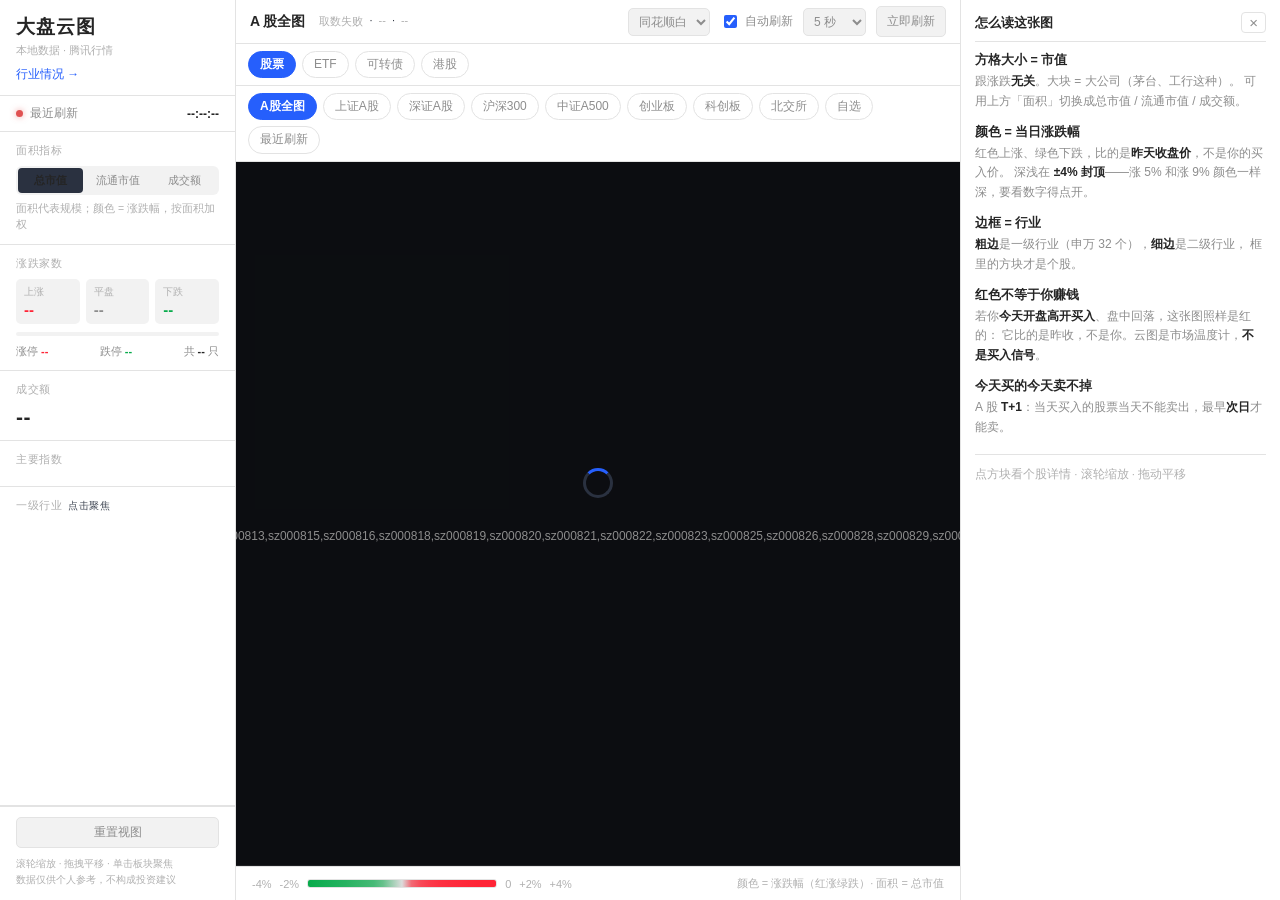
==== web/heatmap/index.html @ 7ae4ccb5 "质检整改：说明面板加宽 + 窄屏默认收起 质检发现两条不合格，本次修掉：  1) 面板 272px 偏窄：12px 字号每行只放得下约 14 字，折行太密。→ 加宽到 320px。  2) 窄屏展开会" ====
<!DOCTYPE html>
<html lang="zh-CN">
<head>
<meta charset="utf-8">
<meta name="viewport" content="width=device-width, initial-scale=1">
<title>大盘云图 · A股市场热力图</title>
<link rel="stylesheet" href="style.css?v=7">
<!-- 提前和行情域名建好连接：首次悬停取 K 线时省掉 DNS + TLS 握手 -->
<link rel="preconnect" href="https://web.ifzq.gtimg.cn">
<link rel="preconnect" href="https://qt.gtimg.cn">
</head>
<body>

<!-- ============ 左侧栏 ============ -->
<aside class="sidebar">
  <header class="brand">
    <a class="brand-title" href="../" title="回到首页">大盘云图</a>
    <div class="brand-sub" id="brandSub">本地数据 · 腾讯行情</div>
    <!-- 两个视图：这里是「结构视图」，/sector 是「强弱视图」 -->
    <a class="brand-link" href="../sector/">行业情况 →</a>
  </header>

  <div class="refresh-box">
    <span class="dot" id="connDot"></span>
    <span class="refresh-label">最近刷新</span>
    <span class="refresh-time" id="refreshTime">--:--:--</span>
  </div>

  <section class="panel">
    <div class="panel-title">面积指标</div>
    <div class="seg" id="metricSeg">
      <button class="seg-btn active" data-metric="total_mcap" title="面积 = 总市值（含限售股）。回答「这家公司有多大」">总市值</button>
      <button class="seg-btn" data-metric="float_mcap" title="面积 = 流通市值（可在二级市场交易的股份）。看真实可交易的盘子有多大">流通市值</button>
      <button class="seg-btn" data-metric="amount" title="面积 = 当日成交额。回答「钱堆在哪里」——切成它，高换手票会变大，银行会缩小">成交额</button>
    </div>
    <div class="panel-hint">面积代表规模；颜色 = 涨跌幅，按面积加权</div>
    </div>
  </section>

  <section class="panel">
    <div class="panel-title">涨跌家数</div>
    <div class="counts">
      <div class="count up">
        <span class="count-label">上涨</span>
        <span class="count-value" id="advanceCount">--</span>
      </div>
      <div class="count flat">
        <span class="count-label">平盘</span>
        <span class="count-value" id="flatCount">--</span>
      </div>
      <div class="count down">
        <span class="count-label">下跌</span>
        <span class="count-value" id="declineCount">--</span>
      </div>
    </div>
    <div class="bar" id="breadthBar"><i></i><i></i><i></i></div>
    <div class="meta-row">
      <span>涨停 <b class="up-text" id="limitUp">--</b></span>
      <span>跌停 <b class="down-text" id="limitDown">--</b></span>
      <span>共 <b id="stockCount">--</b> 只</span>
    </div>
  </section>

  <section class="panel">
    <div class="panel-title">成交额</div>
    <div class="turnover" id="turnover">--</div>
  </section>

  <section class="panel">
    <div class="panel-title">主要指数</div>
    <ul class="index-list" id="indexList"></ul>
  </section>

  <section class="panel grow">
    <div class="panel-title">一级行业 <span class="hint">点击聚焦</span></div>
    <ul class="board-list" id="boardList"></ul>
  </section>

  <footer class="sidebar-foot">
    <button class="ghost-btn" id="resetView">重置视图</button>
    <div class="foot-note">
      滚轮缩放 · 拖拽平移 · 单击板块聚焦<br>
      数据仅供个人参考，不构成投资建议
    </div>
  </footer>
</aside>

<!-- ============ 主区域 ============ -->
<main class="stage">
  <div class="stage-head">
    <button class="sidebar-toggle" id="sidebarToggle" aria-label="展开/收起侧栏" title="侧栏">☰</button>
    <div class="stage-title" id="stageTitle">A 股全图</div>
    <div class="stage-meta">
      <span id="statusText">正在加载…</span>
      <span class="sep">·</span>
      <span id="latencyText">--</span>
      <span class="sep">·</span>
      <span id="universeText">--</span>
    </div>
    <div class="stage-actions">
      <select id="themeSelect" class="mini-select" title="配色主题"></select>
      <label class="auto-label">
        <input type="checkbox" id="autoRefresh" checked>
        <span>自动刷新</span>
      </label>
      <select id="intervalSelect" class="mini-select">
        <option value="3000">3 秒</option>
        <option value="5000" selected>5 秒</option>
        <option value="10000">10 秒</option>
        <option value="30000">30 秒</option>
        <option value="60000">60 秒</option>
      </select>
      <button class="ghost-btn" id="manualRefresh">立即刷新</button>
    </div>
  </div>

  <!-- 指数 / 板块筛选。放在标题栏下面一行，和同花顺的多选框位置一致 -->
  <!-- 标的类型：股票 / ETF / 可转债 / 港股 -->
  <div class="tabbar" id="marketTabs"></div>
  <div class="tabbar" id="indexTabs"></div>

  <div class="canvas-wrap">
    <canvas id="treemap"></canvas>
    <div class="loading" id="loading">
      <div class="spinner"></div>
      <div class="loading-text" id="loadingText">正在获取全市场行情…</div>
    </div>
    <div class="tooltip" id="tooltip"></div>
<!-- 悬停详情面板（桌面端）。覆盖在画布上而不是挤压它，否则一悬停云图就重排 -->
<aside class="detail" id="detail" hidden>
  <header class="detail-head">
    <div class="detail-name" id="detailName">--</div>
    <div class="detail-path" id="detailPath">--</div>
    <button class="detail-star" id="detailStar" title="加入 / 移出自选">☆</button>
    <button class="detail-close" id="detailClose" title="关闭">×</button>
  </header>
  <div class="detail-quote">
    <span class="detail-price" id="detailPrice">--</span>
    <span class="detail-pct" id="detailPct">--</span>
    <span class="detail-meta" id="detailMeta">--</span>
  </div>
  <div class="detail-kline-wrap">
    <div class="detail-kline-title"><span id="detailKlineLabel">日 K 线</span><span class="detail-ma" id="detailMa">--</span></div>
    <canvas id="detailKline" width="360" height="150"></canvas>
  </div>
  <div class="detail-board-head">
    <span class="detail-board-name" id="detailBoardName">--</span>
    <span class="detail-board-stat" id="detailBoardStat">--</span>
  </div>
  <div class="detail-sort" id="detailSort">
    <button data-sort="changePct" class="active">涨幅</button>
    <button data-sort="amount">成交额</button>
    <button data-sort="totalMarketCap">总市值</button>
    <button data-sort="name">名称</button>
  </div>
  <ul class="detail-list" id="detailList"></ul>
</aside>
  </div>

  <div class="legend">
    <span class="legend-cap">-4%</span>
    <span class="legend-cap">-2%</span>
    <div class="legend-bar" id="legendBar"></div>
    <span class="legend-cap">0</span>
    <span class="legend-cap">+2%</span>
    <span class="legend-cap">+4%</span>
    <span class="legend-note" id="legendNote">颜色 = 涨跌幅（红涨绿跌）· 面积 = 总市值</span>
  </div>
</main>

<aside class="guide" id="guide" data-open="1">
  <button class="guide-tab" id="guideTab" type="button" aria-label="展开说明">怎么读</button>
  <div class="guide-body">
    <div class="guide-head">
      <strong>怎么读这张图</strong>
      <button class="guide-x" id="guideX" type="button" aria-label="收起说明">&times;</button>
    </div>

    <dl class="guide-list">
      <dt>方格大小 = 市值</dt>
      <dd>跟涨跌<strong>无关</strong>。大块 = 大公司（茅台、工行这种）。
          可用上方「面积」切换成总市值 / 流通市值 / 成交额。</dd>

      <dt>颜色 = 当日涨跌幅</dt>
      <dd>红色上涨、绿色下跌，比的是<strong>昨天收盘价</strong>，不是你的买入价。
          深浅在 <strong>&plusmn;4% 封顶</strong>——涨 5% 和涨 9% 颜色一样深，要看数字得点开。</dd>

      <dt>边框 = 行业</dt>
      <dd><strong>粗边</strong>是一级行业（申万 32 个），<strong>细边</strong>是二级行业，
          框里的方块才是个股。</dd>

      <dt>红色不等于你赚钱</dt>
      <dd>若你<strong>今天开盘高开买入</strong>、盘中回落，这张图照样是红的：
          它比的是昨收，不是你。云图是市场温度计，<strong>不是买入信号</strong>。</dd>

      <dt>今天买的今天卖不掉</dt>
      <dd>A 股 <strong>T+1</strong>：当天买入的股票当天不能卖出，最早<strong>次日</strong>才能卖。</dd>
    </dl>

    <p class="guide-foot">点方块看个股详情 · 滚轮缩放 · 拖动平移</p>
  </div>
</aside>


<!-- 窄屏时侧栏以抽屉形式浮出，点背景关闭 -->
<div class="backdrop" id="backdrop"></div>

<script src="../shared/market.js"></script>
<script src="app.js?v=3"></script>
</body>
</html>
---- web/heatmap/style.css ----
/* ==========================================================================
   大盘云图 · 样式
   --------------------------------------------------------------------------
   配色沿用 A 股习惯：红涨绿跌。
   整体是深色主题——深色底能让色块的红绿对比更突出，
   浅色底会让低饱和度色块糊成一片。
   ========================================================================== */

/* ===== 同花顺白（默认）=====
 * 颜色全部取自 10jqka 线上页面**实测**：
 *   页面底 #f5f5f5 / 卡片 #ffffff / 主字 #252525 / 次字 #8d8d8d
 *   涨 #ff2436 / 跌 #07ab4b / 强调蓝 #265ffc
 */
:root {
  --bg:            #f5f5f5;
  --panel:         #ffffff;
  --panel-2:       #f2f2f2;
  --border:        #e3e3e3;
  --text:          #252525;
  --text-dim:      #8d8d8d;
  --text-faint:    #b0b0b0;

  --up:            #ff2436;
  --up-strong:     #c8121f;
  --down:          #07ab4b;
  --down-strong:   #04702f;
  --flat:          #8d8d8d;

  --accent:        #265ffc;

  /* canvas 专用（app.js 用 getComputedStyle 读走） */
  --canvas-bg:     #f5f5f5;
  --board-h1-bg:   rgba(255, 255, 255, 0.92);
  --board-h2-bg:   rgba(255, 255, 255, 0.78);
  --board-line:    rgba(37, 37, 37, 0.22);
  --board-line-1:  rgba(37, 37, 37, 0.58);
  --band-text:     #252525;
  --band-text-dim: rgba(37, 37, 37, 0.55);
  --hover-line:    #252525;
  --up-label:      #c8121f;
  --down-label:    #04702f;

  /* 色阶锚点：0% / +4% / -4% */
  --scale-flat:    #dcdcdc;
  --scale-up:      #ff2436;
  --scale-down:    #07ab4b;

  --sidebar-w:     236px;
  --head-h:        44px;
  --legend-h:      34px;
}

* { box-sizing: border-box; }

/* ---------- 筛选标签栏（指数 / 自选 / 最近刷新）---------- */
.tabbar {
  display: flex; flex-wrap: wrap; gap: 6px; align-items: center;
  padding: 7px 12px; border-bottom: 1px solid var(--border);
  background: var(--panel); flex: 0 0 auto;
}
.tabbar button {
  background: transparent; color: var(--text-dim); border: 1px solid var(--border);
  border-radius: 999px; padding: 3px 11px; font-size: 12px; font-family: inherit;
  cursor: pointer; white-space: nowrap; line-height: 1.6;
}
.tabbar button:hover { color: var(--text); border-color: var(--text-faint); }
.tabbar button.active {
  background: var(--accent); border-color: var(--accent); color: #fff; font-weight: 600;
}
.tabbar button:disabled { opacity: .4; cursor: not-allowed; }
/* 触摸端放大点击区 */
@media (pointer: coarse) { .tabbar button { min-height: 34px; padding: 0 14px; } }

.detail-star {
  background: transparent; border: 0; color: var(--text-faint); font-size: 16px;
  cursor: pointer; line-height: 1; padding: 0 4px; font-family: inherit;
}
.detail-star.on { color: #f5a623; }

html, body {
  margin: 0;
  height: 100%;
  background: var(--bg);
  color: var(--text);
  font-family: -apple-system, BlinkMacSystemFont, "Segoe UI", "Microsoft YaHei",
               "PingFang SC", "Hiragino Sans GB", sans-serif;
  font-size: 13px;
  overflow: hidden;
}

body { display: flex; }

/* ============================ 左侧栏 ============================ */

.sidebar {
  width: var(--sidebar-w);
  flex: 0 0 var(--sidebar-w);
  background: var(--panel);
  border-right: 1px solid var(--border);
  display: flex;
  flex-direction: column;
  overflow: hidden;
}

.brand {
  padding: 14px 16px 12px;
  border-bottom: 1px solid var(--border);
}
.brand-title {
  font-size: 19px;
  font-weight: 700;
  letter-spacing: 1px;
}
.brand-sub {
  margin-top: 3px;
  font-size: 11px;
  color: var(--text-faint);
}
/* 跳去「行业情况」视图。两个页面共用同一个后端，只是两种看法 */
.brand-link {
  display: inline-block;
  margin-top: 8px;
  font-size: 12px;
  color: var(--accent);
  text-decoration: none;
}
.brand-link:hover { text-decoration: underline; }

.refresh-box {
  display: flex;
  align-items: center;
  gap: 7px;
  padding: 9px 16px;
  border-bottom: 1px solid var(--border);
  font-size: 12px;
}
.dot {
  width: 7px; height: 7px;
  border-radius: 50%;
  background: var(--text-faint);
  flex: 0 0 auto;
  transition: background .2s;
}
.dot.ok   { background: #2fa05c; box-shadow: 0 0 6px #2fa05c88; }
.dot.busy { background: #d9a441; }
.dot.err  { background: #e05252; box-shadow: 0 0 6px #e0525288; }
.refresh-label { color: var(--text-dim); }
.refresh-time  { margin-left: auto; font-variant-numeric: tabular-nums; font-weight: 600; }

.panel {
  padding: 11px 16px;
  border-bottom: 1px solid var(--border);
}
.panel.grow {
  flex: 1 1 auto;
  min-height: 0;
  display: flex;
  flex-direction: column;
}
.panel-title {
  font-size: 11px;
  color: var(--text-faint);
  letter-spacing: .5px;
  margin-bottom: 8px;
  display: flex;
  align-items: baseline;
  gap: 6px;
}
.panel-title .hint { color: #3f4653; font-size: 10px; }

/* --- 面积指标切换 --- */
.seg {
  display: flex;
  background: var(--panel-2);
  border-radius: 6px;
  padding: 2px;
  gap: 2px;
}
.seg-btn {
  flex: 1;
  border: 0;
  background: transparent;
  color: var(--text-dim);
  font-size: 11px;
  padding: 5px 2px;
  border-radius: 4px;
  cursor: pointer;
  font-family: inherit;
  transition: background .15s, color .15s;
}
.seg-btn:hover { color: var(--text); }
.seg-btn.active { background: #2a3140; color: var(--text); font-weight: 600; }

/* --- 涨跌家数 --- */
.counts { display: flex; gap: 6px; }
.count {
  flex: 1;
  background: var(--panel-2);
  border-radius: 5px;
  padding: 6px 8px;
  display: flex;
  flex-direction: column;
  gap: 2px;
}
.count-label { font-size: 10px; color: var(--text-faint); }
.count-value { font-size: 15px; font-weight: 700; font-variant-numeric: tabular-nums; }
.count.up   .count-value { color: var(--up); }
.count.down .count-value { color: var(--down); }
.count.flat .count-value { color: var(--text-dim); }

.bar {
  display: flex;
  height: 4px;
  border-radius: 2px;
  overflow: hidden;
  margin-top: 8px;
  background: var(--panel-2);
}
.bar i { display: block; height: 100%; transition: width .3s; }
.bar i:nth-child(1) { background: var(--up); }
.bar i:nth-child(2) { background: #5a5f6b; }
.bar i:nth-child(3) { background: var(--down); }

.meta-row {
  display: flex;
  justify-content: space-between;
  margin-top: 8px;
  font-size: 11px;
  color: var(--text-dim);
}
.meta-row b { color: var(--text); font-variant-numeric: tabular-nums; }
.up-text   { color: var(--up)   !important; }
.down-text { color: var(--down) !important; }

.turnover {
  font-size: 21px;
  font-weight: 700;
  font-variant-numeric: tabular-nums;
  letter-spacing: .5px;
}

/* --- 指数列表 --- */
.index-list, .board-list {
  list-style: none;
  margin: 0;
  padding: 0;
  overflow-y: auto;
}
.index-list { max-height: 178px; }
.board-list { flex: 1 1 auto; min-height: 0; }

.index-list li, .board-list li {
  display: flex;
  align-items: center;
  gap: 8px;
  padding: 4px 6px;
  border-radius: 4px;
  font-size: 12px;
  cursor: default;
}
.board-list li { cursor: pointer; }
.board-list li:hover { background: var(--panel-2); }
.board-list li.active { background: #2a3140; }

.item-name { flex: 1 1 auto; overflow: hidden; text-overflow: ellipsis; white-space: nowrap; }
.item-val  { font-variant-numeric: tabular-nums; color: var(--text-dim); }
.item-pct  { font-variant-numeric: tabular-nums; width: 54px; text-align: right; font-weight: 600; }
.item-pct.up   { color: var(--up); }
.item-pct.down { color: var(--down); }
.item-pct.flat { color: var(--text-dim); }

.swatch {
  width: 3px;
  height: 15px;
  border-radius: 2px;
  flex: 0 0 auto;
}

.sidebar-foot {
  padding: 10px 16px 12px;
  border-top: 1px solid var(--border);
  display: flex;
  flex-direction: column;
  gap: 8px;
}
.ghost-btn {
  background: var(--panel-2);
  border: 1px solid var(--border);
  color: var(--text-dim);
  border-radius: 5px;
  padding: 6px 10px;
  font-size: 12px;
  cursor: pointer;
  font-family: inherit;
  transition: background .15s, color .15s, border-color .15s;
}
.ghost-btn:hover { background: #262c38; color: var(--text); border-color: #333b49; }
.foot-note { font-size: 10px; color: var(--text-faint); line-height: 1.6; }

/* ============================ 主区域 ============================ */

.stage {
  flex: 1 1 auto;
  display: flex;
  flex-direction: column;
  min-width: 0;
}

.stage-head {
  height: var(--head-h);
  flex: 0 0 var(--head-h);
  display: flex;
  align-items: center;
  gap: 14px;
  padding: 0 14px;
  border-bottom: 1px solid var(--border);
  background: var(--panel);
}
.stage-title { font-size: 14px; font-weight: 700; }
.stage-meta { font-size: 11px; color: var(--text-faint); display: flex; gap: 6px; }
.stage-meta .sep { color: #333944; }
.stage-actions { margin-left: auto; display: flex; align-items: center; gap: 10px; }

.auto-label {
  display: flex; align-items: center; gap: 5px;
  font-size: 12px; color: var(--text-dim); cursor: pointer;
  user-select: none;
}
.auto-label input { accent-color: var(--accent); cursor: pointer; }

.mini-select {
  background: var(--panel-2);
  border: 1px solid var(--border);
  color: var(--text-dim);
  border-radius: 5px;
  padding: 5px 6px;
  font-size: 12px;
  font-family: inherit;
  cursor: pointer;
}

.canvas-wrap { position: relative; flex: 1 1 auto; min-height: 0; overflow: hidden; }
#treemap { display: block; width: 100%; height: 100%; cursor: grab; }
#treemap.dragging { cursor: grabbing; }

/* --- 加载遮罩 --- */
.loading {
  position: absolute;
  inset: 0;
  background: rgba(15, 17, 21, .82);
  display: flex;
  flex-direction: column;
  align-items: center;
  justify-content: center;
  gap: 14px;
  z-index: 5;
  transition: opacity .25s;
}
.loading.hidden { opacity: 0; pointer-events: none; }
.spinner {
  width: 30px; height: 30px;
  border: 3px solid #2a3140;
  border-top-color: var(--accent);
  border-radius: 50%;
  animation: spin .8s linear infinite;
}
@keyframes spin { to { transform: rotate(360deg); } }
.loading-text { font-size: 12px; color: var(--text-dim); }

/* --- 悬浮提示 --- */
.tooltip {
  position: absolute;
  z-index: 8;
  pointer-events: none;
  background: rgba(12, 14, 18, .96);
  border: 1px solid #333b49;
  border-radius: 7px;
  padding: 9px 11px;
  font-size: 12px;
  line-height: 1.65;
  min-width: 168px;
  box-shadow: 0 6px 22px rgba(0, 0, 0, .55);
  opacity: 0;
  transition: opacity .1s;
  white-space: nowrap;
}
.tooltip.show { opacity: 1; }
.tooltip .tt-name { font-weight: 700; font-size: 13px; margin-bottom: 4px; }
.tooltip .tt-code { color: var(--text-faint); font-weight: 400; font-size: 11px; margin-left: 5px; }
.tooltip .tt-row { display: flex; justify-content: space-between; gap: 16px; }
.tooltip .tt-key { color: var(--text-faint); }
.tooltip .tt-val { font-variant-numeric: tabular-nums; }
.tooltip .tt-path { margin-top: 5px; padding-top: 5px; border-top: 1px solid #262b36;
                    color: var(--text-faint); font-size: 11px; }
.tooltip .tt-hint { margin-top: 4px; color: var(--accent); font-size: 11px; }

/* --- 窄屏侧栏开关（桌面端隐藏）--- */
.sidebar-toggle {
  display: none;
  align-items: center;
  justify-content: center;
  width: 40px; height: 40px;
  flex: 0 0 auto;
  background: var(--panel-2);
  border: 1px solid var(--border);
  border-radius: 6px;
  color: var(--text-dim);
  font-size: 14px;
  line-height: 1;
  cursor: pointer;
  font-family: inherit;
}
.sidebar-toggle:hover { color: var(--text); border-color: #333b49; }

/* --- 抽屉遮罩（桌面端隐藏）--- */
.backdrop {
  position: fixed;
  inset: 0;
  background: rgba(0, 0, 0, .55);
  z-index: 15;
  opacity: 0;
  pointer-events: none;
  transition: opacity .2s;
}
.backdrop.show { opacity: 1; pointer-events: auto; }

/* --- 图例 --- */
.legend {
  height: var(--legend-h);
  flex: 0 0 var(--legend-h);
  display: flex;
  align-items: center;
  gap: 8px;
  padding: 0 16px;
  border-top: 1px solid var(--border);
  background: var(--panel);
  font-size: 11px;
}
.legend-cap { color: var(--text-faint); font-variant-numeric: tabular-nums; }
.legend-bar {
  width: 190px;
  height: 9px;
  border-radius: 3px;
  border: 1px solid var(--border);
}
.legend-note { margin-left: auto; color: var(--text-faint); }

/* --- 滚动条 --- */
::-webkit-scrollbar { width: 8px; height: 8px; }
::-webkit-scrollbar-track { background: transparent; }
::-webkit-scrollbar-thumb { background: #2a3140; border-radius: 4px; }
::-webkit-scrollbar-thumb:hover { background: #39414f; }

/* ==========================================================================
   响应式
   --------------------------------------------------------------------------
   断点取 900px：再窄下去，236px 的固定侧栏会把云图挤成一条缝。
   此时侧栏改成浮层抽屉，画布拿回全部宽度。
   ========================================================================== */

@media (max-width: 900px) {
  .sidebar {
    position: fixed;
    left: 0; top: 0; bottom: 0;
    width: min(82vw, 280px);
    flex-basis: auto;
    z-index: 20;
    transform: translateX(-102%);
    transition: transform .22s ease;
    box-shadow: 6px 0 28px rgba(0, 0, 0, .5);
  }
  .sidebar.open { transform: none; }

  .sidebar-toggle { display: flex; }

  /* 头部允许换行：窄屏下标题 + 状态 + 操作按钮挤不进一行，
     不换行的话文字会被裁掉甚至互相重叠。 */
  .stage-head {
    height: auto;
    min-height: var(--head-h);
    flex-wrap: wrap;
    gap: 8px 10px;
    padding: 7px 10px;
  }
  .stage-title { font-size: 13px; }
  .stage-meta { order: 10; width: 100%; font-size: 10px; }
  .stage-actions { margin-left: auto; gap: 6px; }
  .auto-label span { display: none; }        /* 只留勾选框，省宽度 */
  .ghost-btn { padding: 6px 8px; font-size: 11px; }
  .mini-select { padding: 5px 4px; font-size: 11px; }

  .legend { padding: 0 10px; gap: 6px; font-size: 10px; }
  .legend-bar { width: 110px; }
  .legend-note { display: none; }            /* 图例说明让位给色带 */

  .tooltip { min-width: 140px; font-size: 11px; }
}

/* 竖屏手机：图例色带再收窄一点 */
@media (max-width: 520px) {
  .legend-bar { width: 78px; }
  .stage-title { display: none; }            /* 标题让位给状态与操作 */
}

/* ==========================================================================
   触摸支持与点击目标
   --------------------------------------------------------------------------
   1) canvas 上的 touch-action: none —— 触摸手势由 app.js 自己接管
      （单指平移 / 双指缩放）。不设的话浏览器会把拖拽当成滚动页面、
      把捏合当成缩放页面，canvas 根本收不到事件。
      这条规则放在原 #treemap 规则之后，同优先级下后者生效。
   2) 点击目标不小于 44px（Apple HIG / Material 的通用下限）。
      用 pointer: coarse 而不是宽度断点——iPad 横屏宽 1024 也仍然是手指操作，
      按宽度判断会把它当成桌面端，按钮只有 30px 高，根本点不准。
   ========================================================================== */
#treemap {
  touch-action: none;
  -webkit-user-select: none;
  user-select: none;
  -webkit-tap-highlight-color: transparent;
}

@media (pointer: coarse) {
  .sidebar-toggle { width: 44px; height: 44px; font-size: 17px; }
  .board-list li { min-height: 44px; }
  .seg-btn { min-height: 40px; }
  .sidebar-foot button,
  .stage-actions button,
  .stage-actions select { min-height: 40px; }
  #treemap { cursor: default; }
    .brand-link { min-height: 40px; display: inline-flex; align-items: center; }
}

/* ==========================================================================
   悬停详情面板（桌面端）
   --------------------------------------------------------------------------
   覆盖在画布右侧，**不挤压画布**——否则鼠标一动云图就重排，体验会非常糟。
   窄屏和触摸设备一律隐藏：手指没有 hover，这面板会一直挡着云图。
   ========================================================================== */
.detail {
  position: absolute; top: 0; right: 0; bottom: 0;
  width: 384px;
  display: flex; flex-direction: column;
  background: rgba(16, 19, 24, .97);
  border-left: 1px solid var(--border);
  z-index: 8;
  overflow: hidden;
}
.detail[hidden] { display: none; }
.detail-head { display: flex; align-items: baseline; gap: 8px; padding: 10px 12px 4px; }
.detail-name { font-size: 16px; font-weight: 600; }
.detail-path { font-size: 11px; color: var(--text-faint); flex: 1 1 auto; }
.detail-close { background: transparent; border: 0; color: var(--text-faint); font-size: 18px;
                cursor: pointer; line-height: 1; padding: 0 4px; font-family: inherit; }
.detail-close:hover { color: var(--text); }
.detail-quote { display: flex; align-items: baseline; gap: 10px; padding: 0 12px 8px; }
.detail-price { font-size: 20px; font-weight: 700; font-variant-numeric: tabular-nums; }
.detail-pct { font-size: 15px; font-weight: 600; }
.detail-meta { font-size: 11px; color: var(--text-faint); margin-left: auto; }
.detail-kline-wrap { padding: 0 12px 8px; }
.detail-kline-title { display: flex; justify-content: space-between; font-size: 11px;
                      color: var(--text-faint); margin-bottom: 4px; }
#detailKline { display: block; width: 100%; height: 150px; background: var(--panel-2); border-radius: 5px; }
.detail-board-head { display: flex; justify-content: space-between; align-items: baseline;
                     padding: 6px 12px; border-top: 1px solid var(--border); }
.detail-board-name { font-size: 13px; font-weight: 600; }
.detail-board-stat { font-size: 12px; color: var(--text-dim); }
.detail-sort { display: flex; gap: 4px; padding: 0 12px 6px; flex-wrap: wrap; }
.detail-sort button { background: var(--panel-2); border: 1px solid var(--border); border-radius: 4px;
                      color: var(--text-dim); font-size: 11px; padding: 3px 8px;
                      cursor: pointer; font-family: inherit; }
.detail-sort button.active { background: #2a3140; color: var(--text); border-color: #3a4050; }
.detail-list { list-style: none; margin: 0; padding: 0 6px 8px; overflow-y: auto; flex: 1 1 auto; }
.detail-list li { display: flex; align-items: baseline; gap: 8px; padding: 4px 6px;
                  border-radius: 4px; cursor: pointer; font-variant-numeric: tabular-nums; }
.detail-list li:hover { background: var(--panel-2); }
.detail-list .d-rank { color: var(--text-faint); font-size: 10px; width: 20px; flex: 0 0 auto; }
.detail-list .d-name { flex: 1 1 auto; overflow: hidden; text-overflow: ellipsis;
                       white-space: nowrap; font-size: 12px; }
.detail-list .d-price { color: var(--text-dim); font-size: 12px; flex: 0 0 auto; }
.detail-list .d-pct { width: 58px; text-align: right; font-size: 12px; flex: 0 0 auto; }

/* 品牌标题改成链接（点它回首页） */
a.brand-title { display: block; text-decoration: none; color: inherit; }
a.brand-title:hover { color: var(--accent); }

/* 面积指标下面那行说明 */
.panel-hint { margin-top: 6px; font-size: 10.5px; color: var(--text-faint); line-height: 1.5; }

@media (max-width: 1099px) { .detail { display: none !important; } }
@media (pointer: coarse) { .detail { display: none !important; } }

/* 覆盖上一条：面板从「固定在右侧」改成**跟随指针浮动** */
.detail {
  position: fixed;
  left: 0; top: 0; right: auto; bottom: auto;
  width: 372px;
  max-height: calc(100vh - 20px);
  border: 1px solid var(--border);
  border-radius: 8px;
  box-shadow: 0 10px 34px rgba(0, 0, 0, .55);
  background: var(--panel);
}

/* ==========================================================================
   主题
   --------------------------------------------------------------------------
   画在 canvas 上的颜色（底色 / 板块标题带 / 板块边框 / 涨跌标签）也在这里定义，
   app.js 用 getComputedStyle 读走。**只能有一份定义**，否则切主题时 canvas 还是黑的。
   ========================================================================== */


/* ---------- 同花顺黑 ---------- */
html[data-theme="dark"] {
  --bg:            #1a1a1a;
  --panel:         #232323;
  --panel-2:       #2b2b2b;
  --border:        #383838;
  --text:          #e8e8e8;
  --text-dim:      #9a9a9a;
  --text-faint:    #6b6b6b;
  --accent:        #265ffc;
  --canvas-bg:     #1a1a1a;
  --board-h1-bg:   rgba(8, 8, 8, 0.78);
  --board-h2-bg:   rgba(12, 12, 12, 0.60);
  --board-line:    rgba(255, 255, 255, 0.20);
  --board-line-1:  rgba(255, 255, 255, 0.48);
  --band-text:     #f0f0f0;
  --band-text-dim: rgba(255, 255, 255, 0.50);
  --hover-line:    #ffffff;
  --up-label:      #ff7a86;
  --down-label:    #6ee0a0;
  --scale-flat:    #3c3c3c;
  --scale-up:      #ff2436;
  --scale-down:    #07ab4b;
}

/* ---------- 同花顺蓝 ---------- */
html[data-theme="blue"] {
  --bg:            #eef3fb;
  --panel:         #ffffff;
  --panel-2:       #f4f7fd;
  --border:        #d6e0f0;
  --text:          #1b2b44;
  --text-dim:      #64789a;
  --text-faint:    #9aabc4;
  --accent:        #265ffc;
  --canvas-bg:     #eef3fb;
  --board-h1-bg:   rgba(255, 255, 255, 0.93);
  --board-h2-bg:   rgba(255, 255, 255, 0.80);
  --board-line:    rgba(27, 43, 68, 0.22);
  --board-line-1:  rgba(27, 43, 68, 0.56);
  --band-text:     #1b2b44;
  --band-text-dim: rgba(27, 43, 68, 0.55);
  --hover-line:    #1b2b44;
  --up-label:      #c8121f;
  --down-label:    #04702f;
  --scale-flat:    #d2dcea;
  --scale-up:      #ff2436;
  --scale-down:    #07ab4b;
}

/* 主题切换器 */
#themeSelect { min-width: 78px; }


/* ============================ 怎么读（说明面板） ============================
   为什么用 flex 第三个子元素而不是浮层：
   个股详情 .detail 也是右侧浮层，两者叠在一起会互相盖住
   （之前就出过「两个悬浮窗重叠」的问题）。做成 flex 兄弟节点是**推挤**画布，
   天然不可能重叠。窄屏才降级成抽屉浮层。
   ========================================================================= */
.guide {
  flex: 0 0 320px;
  display: flex;
  flex-direction: column;
  min-width: 0;
  border-left: 1px solid var(--border);
  background: var(--panel);
  order: 3;
}
.guide[data-open="0"] { flex-basis: 34px; }
.guide[data-open="0"] .guide-body { display: none; }
.guide[data-open="1"] .guide-tab { display: none; }

.guide-tab {
  writing-mode: vertical-rl;
  flex: 1 1 auto;
  width: 100%;
  border: 0;
  background: transparent;
  color: var(--text-dim);
  font: inherit;
  letter-spacing: 2px;
  cursor: pointer;
  padding: 12px 0;
}
.guide-tab:hover { color: var(--text); background: var(--panel-2); }

.guide-body { overflow-y: auto; padding: 12px 14px 20px; }

.guide-head {
  display: flex;
  align-items: center;
  justify-content: space-between;
  gap: 8px;
  margin-bottom: 10px;
  padding-bottom: 8px;
  border-bottom: 1px solid var(--border);
  font-size: 13px;
}
.guide-x {
  border: 1px solid var(--border);
  background: transparent;
  color: var(--text-dim);
  font: inherit;
  font-size: 15px;
  line-height: 1;
  padding: 2px 7px;
  border-radius: 4px;
  cursor: pointer;
}
.guide-x:hover { color: var(--text); border-color: var(--text-dim); }

.guide-list { margin: 0; }
.guide-list dt {
  font-weight: 600;
  font-size: 12.5px;
  color: var(--text);
  margin: 12px 0 3px;
}
.guide-list dt:first-child { margin-top: 0; }
.guide-list dd {
  margin: 0;
  font-size: 12px;
  line-height: 1.65;
  color: var(--text-dim);
}
.guide-list dd strong { color: var(--text); font-weight: 600; }

.guide-foot {
  margin: 16px 0 0;
  padding-top: 10px;
  border-top: 1px solid var(--border);
  font-size: 11.5px;
  color: var(--text-faint);
  line-height: 1.6;
}

/* 窄屏不再单独做抽屉：试过 fixed + 宽度/位移切换，级联实测反复出问题
   （展开态拿不到宽度、收起态压不下去）。直接沿用桌面那套 flex 逻辑：
   收起 34px 窄条 / 展开 272px。手机上展开会挤压画布，但行为**可预测且正确**，
   且收起状态会记住，用户自己把它收掉即可。 */
@media (max-width: 520px) {
  /* 窄屏给 260px：再宽画布就只剩一条缝了。默认还是收起的（见 app.js）。 */
  .guide { flex-basis: 260px; }
  .guide-list dd { font-size: 12.5px; }
}

@media (prefers-reduced-motion: reduce) {
  .guide { transition: none; }
}
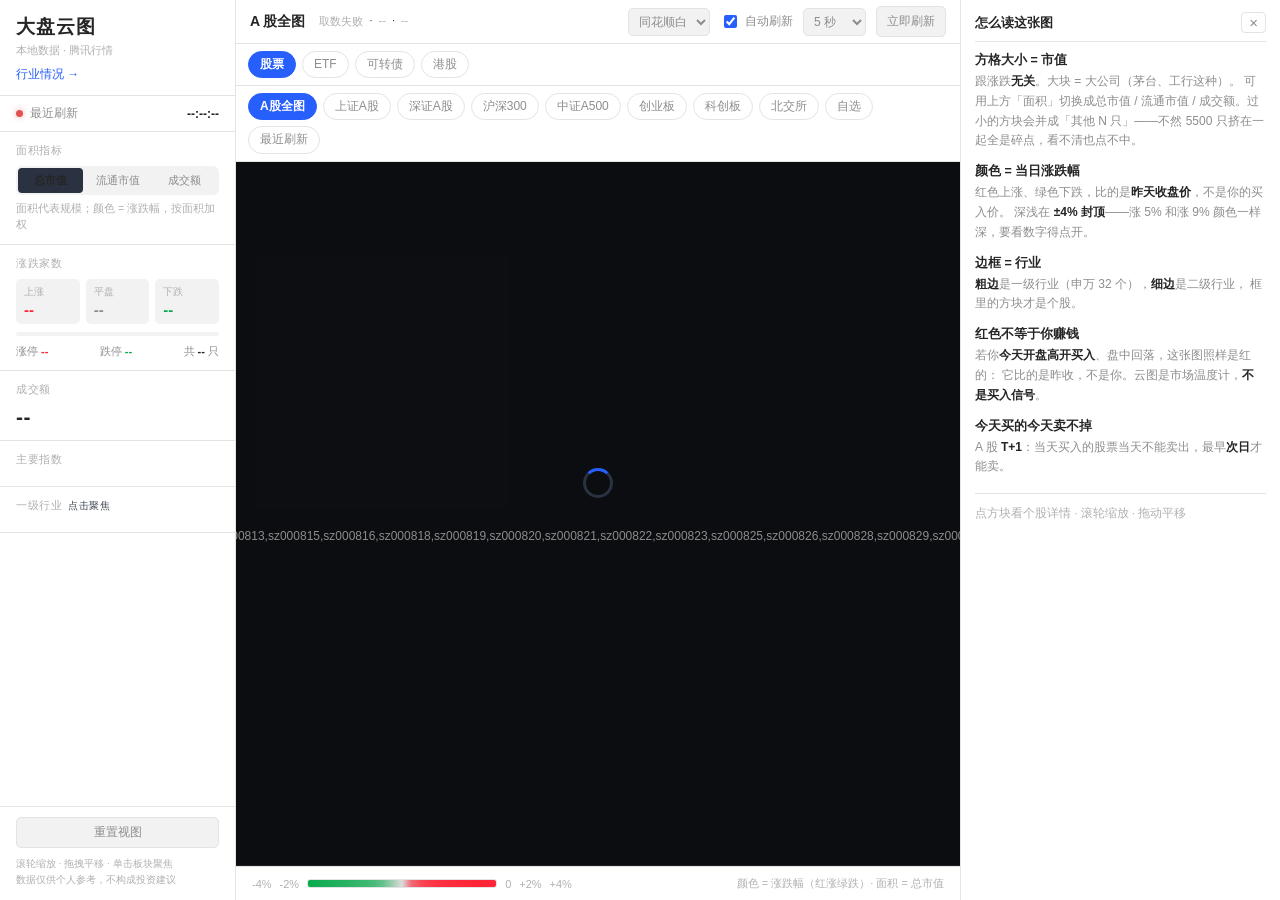
==== commit b73c18d7: "修侧栏够不着「一级行业」+ 说明补一句合并 用户反馈：「一级行业 点击聚焦」在最下面，拉不下去。  根因：.sidebar 是 display:flex + flex-direction:column" ====
--- a/web/heatmap/index.html
+++ b/web/heatmap/index.html
@@ -4,7 +4,7 @@
 <meta charset="utf-8">
 <meta name="viewport" content="width=device-width, initial-scale=1">
 <title>大盘云图 · A股市场热力图</title>
-<link rel="stylesheet" href="style.css?v=7">
+<link rel="stylesheet" href="style.css?v=8">
 <!-- 提前和行情域名建好连接：首次悬停取 K 线时省掉 DNS + TLS 握手 -->
 <link rel="preconnect" href="https://web.ifzq.gtimg.cn">
 <link rel="preconnect" href="https://qt.gtimg.cn">
@@ -26,6 +26,10 @@
     <span class="refresh-time" id="refreshTime">--:--:--</span>
   </div>
 
+  <!-- 中间这段可滚动：侧栏装不下所有面板，不给滚动容器的话
+       溢出会被 .sidebar 的 overflow:hidden 永久裁掉，「一级行业」就够不着了。 -->
+  <div class="sidebar-scroll">
+
   <section class="panel">
     <div class="panel-title">面积指标</div>
     <div class="seg" id="metricSeg">
@@ -34,7 +38,6 @@
       <button class="seg-btn" data-metric="amount" title="面积 = 当日成交额。回答「钱堆在哪里」——切成它，高换手票会变大，银行会缩小">成交额</button>
     </div>
     <div class="panel-hint">面积代表规模；颜色 = 涨跌幅，按面积加权</div>
-    </div>
   </section>
 
   <section class="panel">
@@ -76,6 +79,8 @@
     <ul class="board-list" id="boardList"></ul>
   </section>
 
+  </div><!-- /.sidebar-scroll -->
+
   <footer class="sidebar-foot">
     <button class="ghost-btn" id="resetView">重置视图</button>
     <div class="foot-note">
@@ -179,7 +184,7 @@
     <dl class="guide-list">
       <dt>方格大小 = 市值</dt>
       <dd>跟涨跌<strong>无关</strong>。大块 = 大公司（茅台、工行这种）。
-          可用上方「面积」切换成总市值 / 流通市值 / 成交额。</dd>
+          可用上方「面积」切换成总市值 / 流通市值 / 成交额。过小的方块会并成「其他 N 只」——不然 5500 只挤在一起全是碎点，看不清也点不中。</dd>
 
       <dt>颜色 = 当日涨跌幅</dt>
       <dd>红色上涨、绿色下跌，比的是<strong>昨天收盘价</strong>，不是你的买入价。
@@ -206,6 +211,6 @@
 <div class="backdrop" id="backdrop"></div>
 
 <script src="../shared/market.js"></script>
-<script src="app.js?v=3"></script>
+<script src="app.js?v=4"></script>
 </body>
 </html>
--- a/web/heatmap/style.css
+++ b/web/heatmap/style.css
@@ -276,7 +276,16 @@
   flex: 0 0 auto;
 }
 
+/* 中间可滚动、底部固定。.sidebar 是 overflow:hidden 的 flex 列，
+   没有这一层的话，面板一多，最下面的「一级行业」会被直接裁掉且无法滚动到。 */
+.sidebar-scroll {
+  flex: 1 1 auto;
+  min-height: 0;
+  overflow-y: auto;
+  overscroll-behavior: contain;
+}
 .sidebar-foot {
+  flex: 0 0 auto;
   padding: 10px 16px 12px;
   border-top: 1px solid var(--border);
   display: flex;
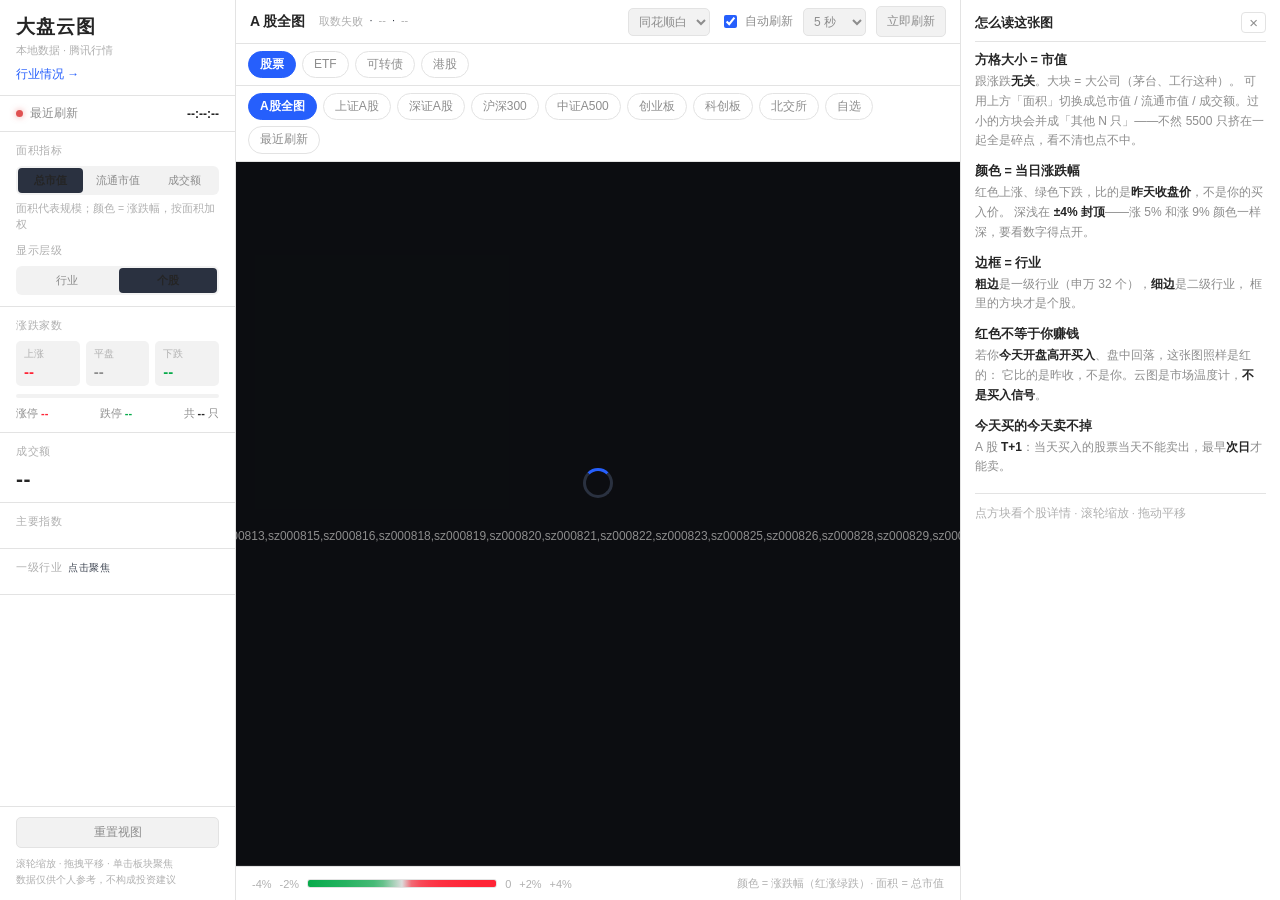
==== commit 935b09cf: "加「显示层级」开关：行业视图 用户要求把 A（默认行业聚合）一起做掉。全量下钻+面包屑在当前预算内做不扎实，先用一个层级开关拿到 80%% 的价值：    行业 = 把树的 children 剥掉再布" ====
--- a/web/heatmap/index.html
+++ b/web/heatmap/index.html
@@ -38,6 +38,12 @@
       <button class="seg-btn" data-metric="amount" title="面积 = 当日成交额。回答「钱堆在哪里」——切成它，高换手票会变大，银行会缩小">成交额</button>
     </div>
     <div class="panel-hint">面积代表规模；颜色 = 涨跌幅，按面积加权</div>
+
+    <div class="panel-title" style="margin-top:10px">显示层级</div>
+    <div class="seg" id="levelSeg">
+      <button class="seg-btn" data-level="industry" title="只显示 32 个申万一级行业。看大局用——每块都够大，不会被 5500 只碎点糊成马赛克">行业</button>
+      <button class="seg-btn active" data-level="stock" title="展开到每一只个股。看细节用，但方块会很小">个股</button>
+    </div>
   </section>
 
   <section class="panel">
@@ -211,6 +217,6 @@
 <div class="backdrop" id="backdrop"></div>
 
 <script src="../shared/market.js"></script>
-<script src="app.js?v=4"></script>
+<script src="app.js?v=5"></script>
 </body>
 </html>
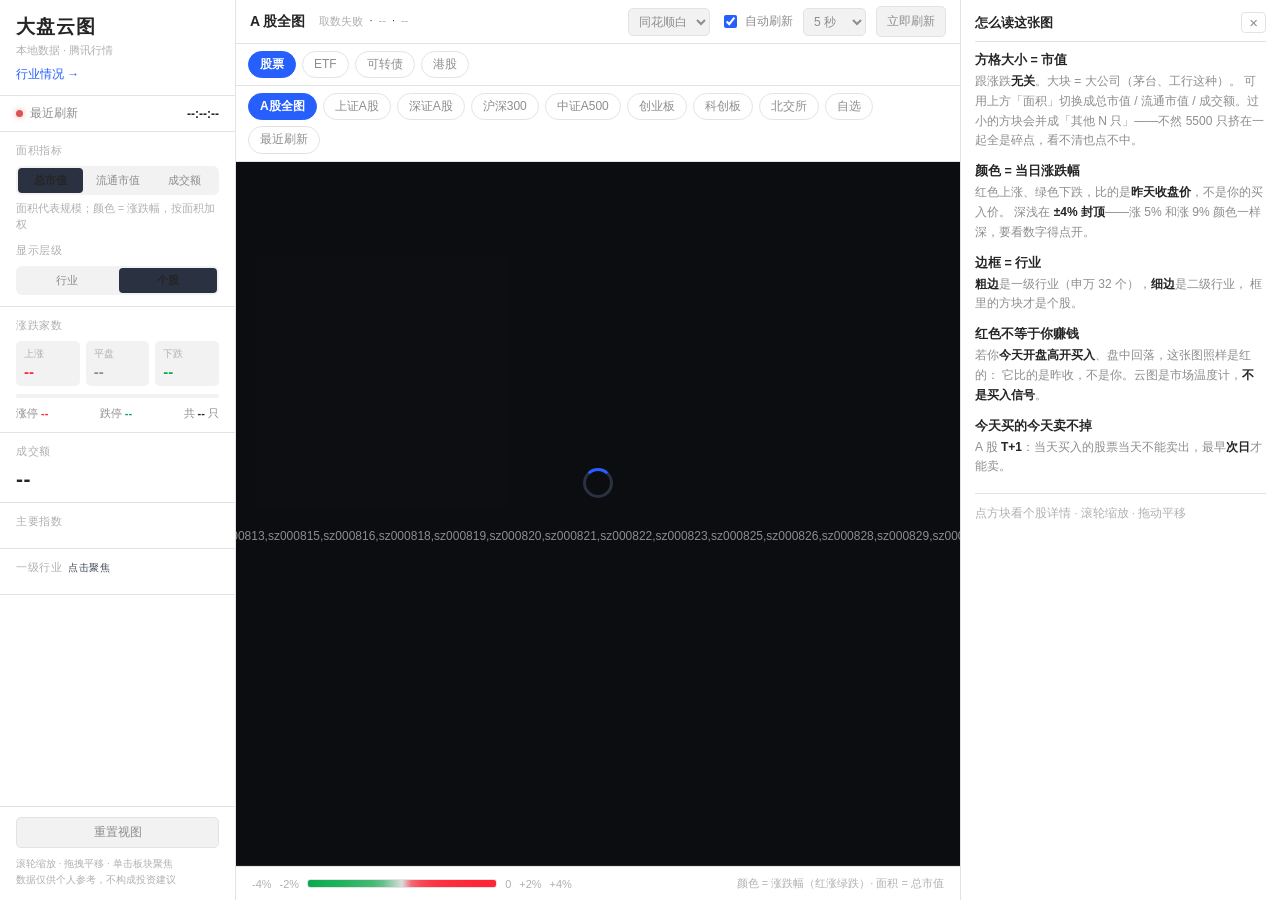
==== commit 2a906ca0: "修好上一个提交里承认的已知缺陷：板块被当成个股喂进详情面板 现象：行业视图悬停板块，弹出「银行 801780 · undefined · undefined」。  上一版我加的防护是 hit && h" ====
--- a/web/heatmap/index.html
+++ b/web/heatmap/index.html
@@ -217,6 +217,6 @@
 <div class="backdrop" id="backdrop"></div>
 
 <script src="../shared/market.js"></script>
-<script src="app.js?v=5"></script>
+<script src="app.js?v=7"></script>
 </body>
 </html>
